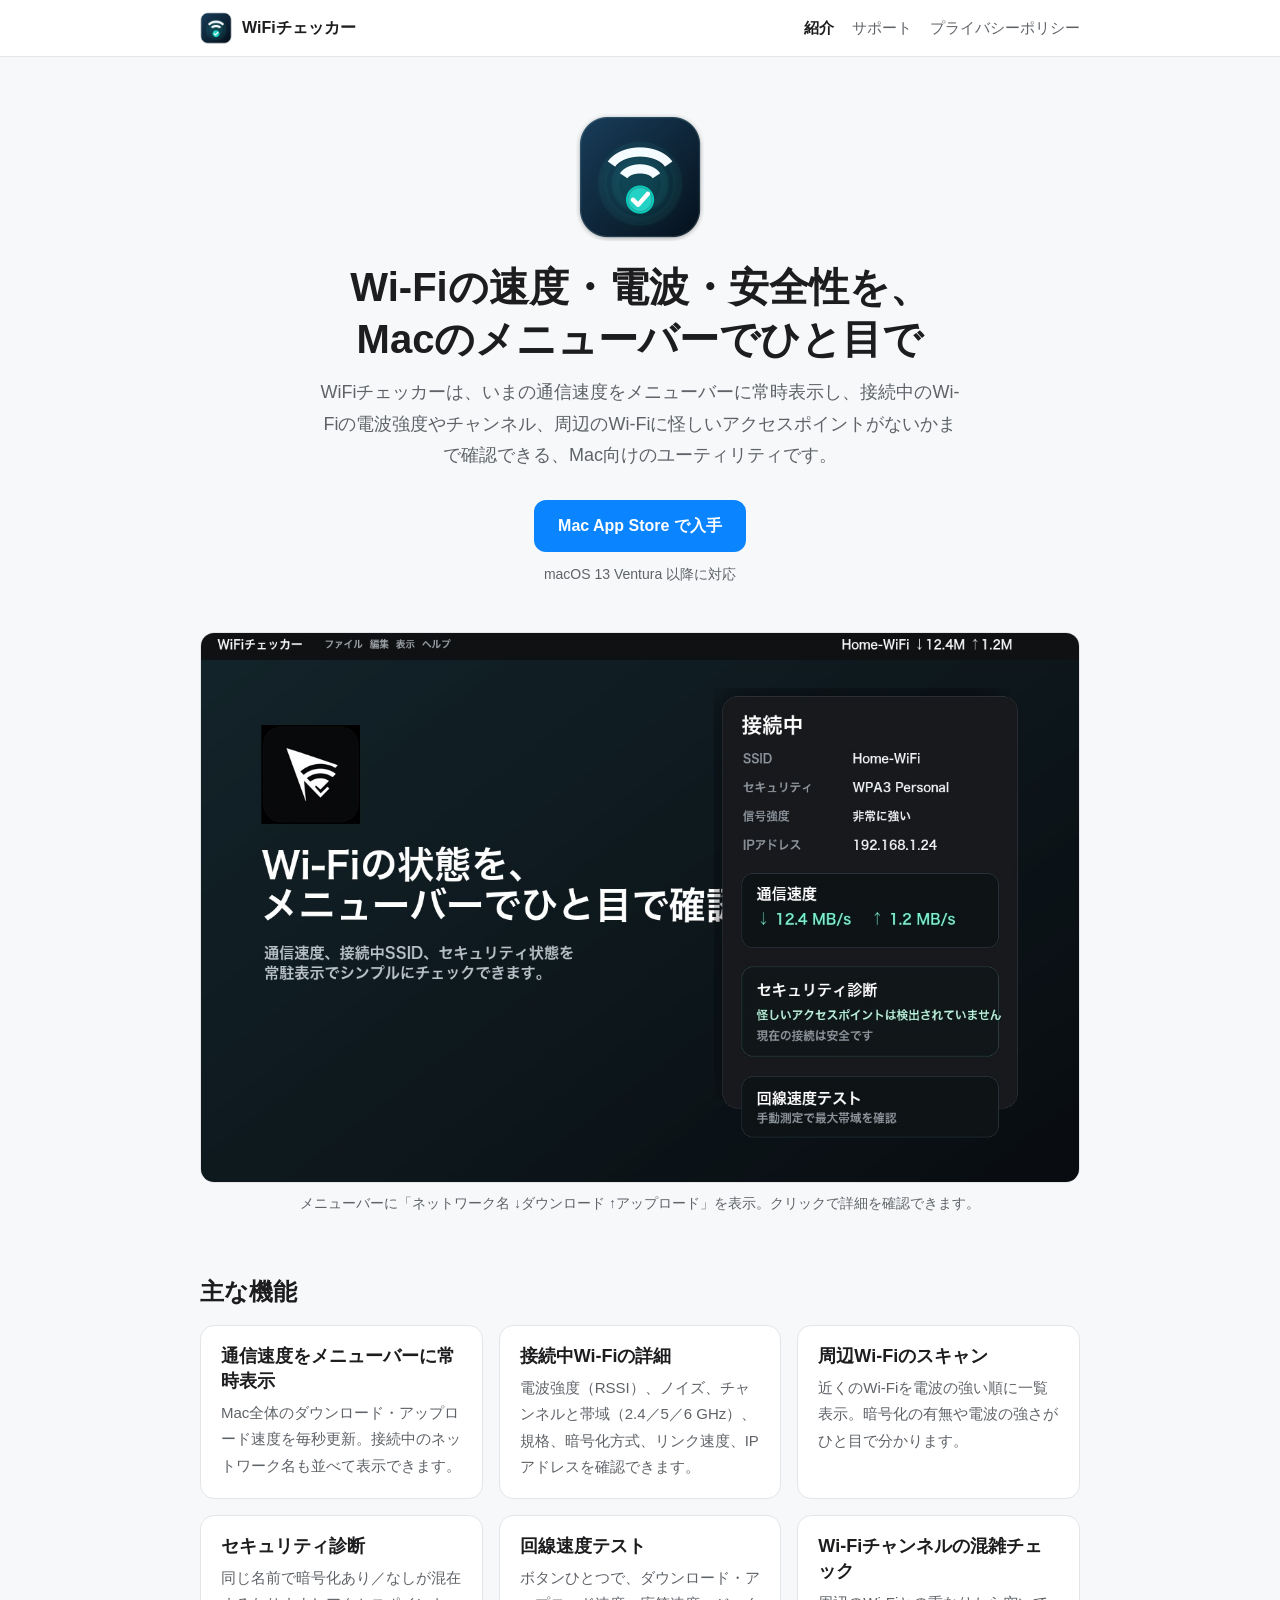
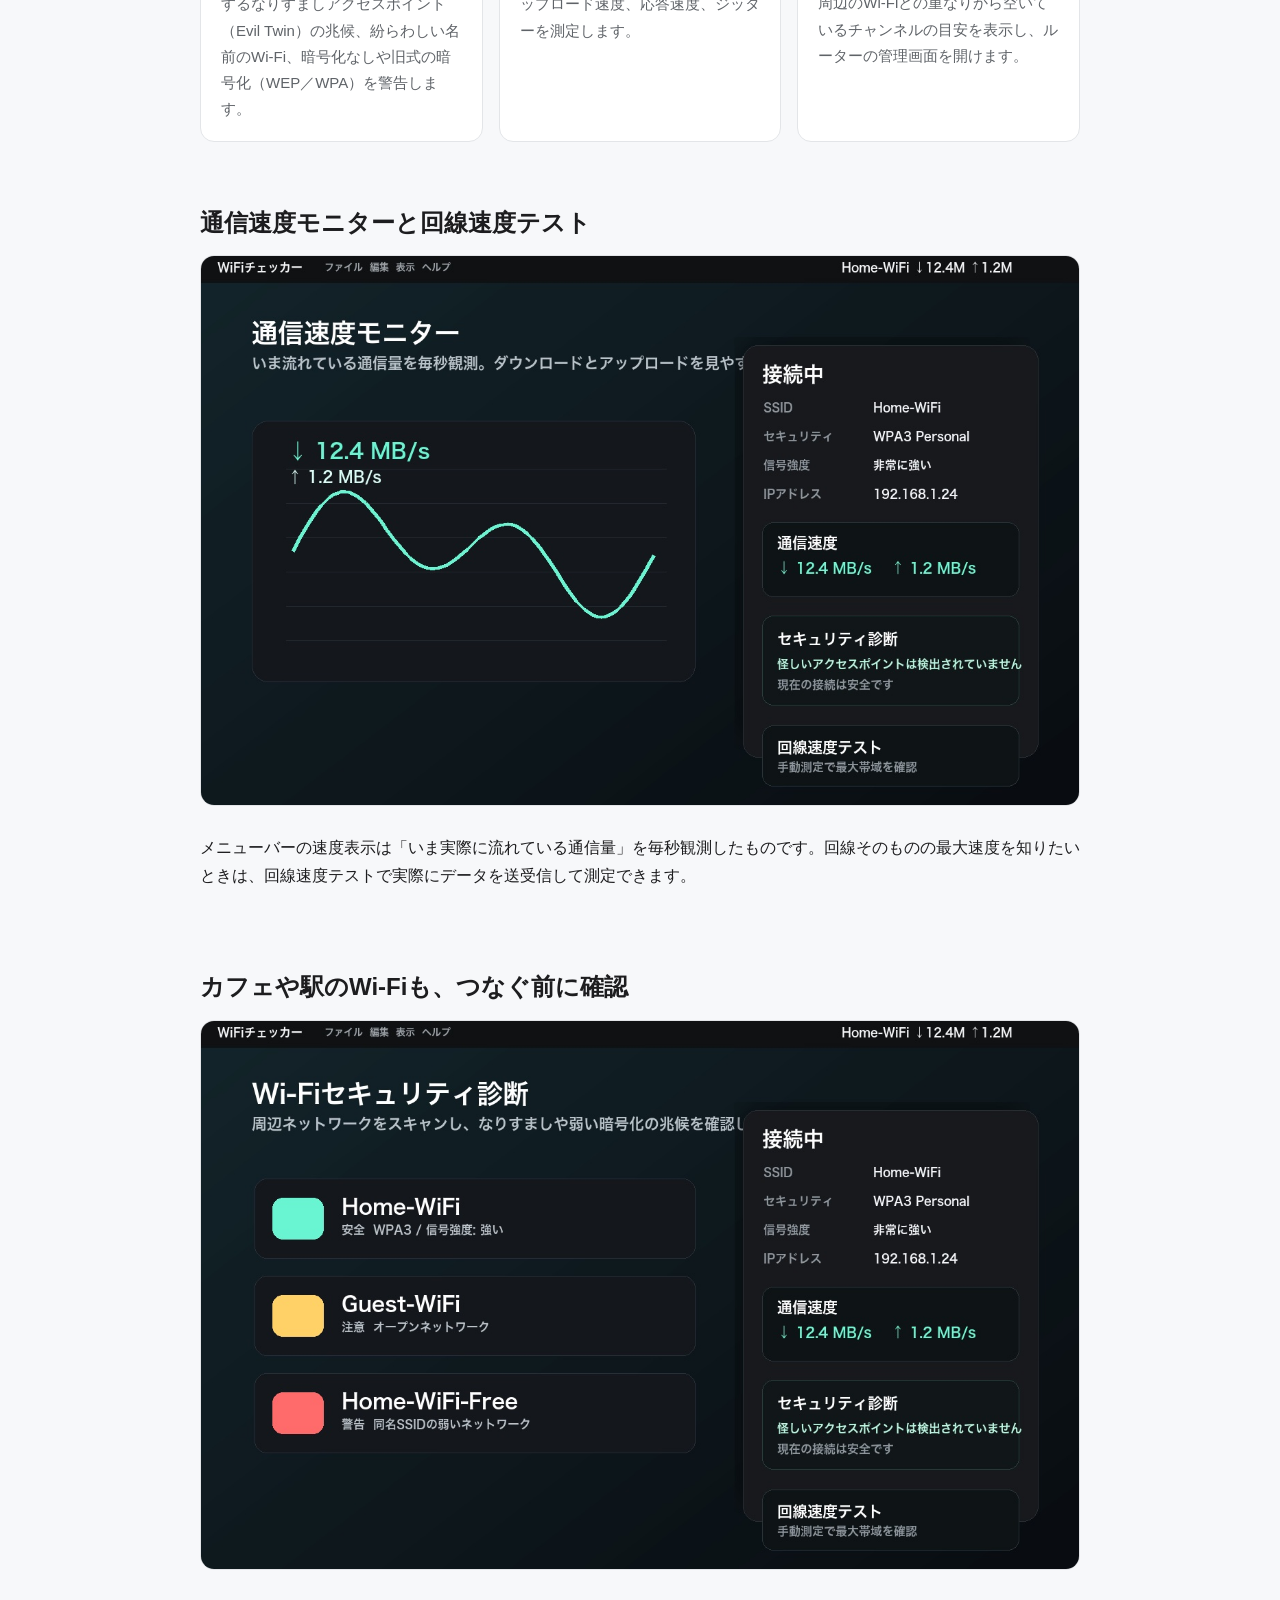
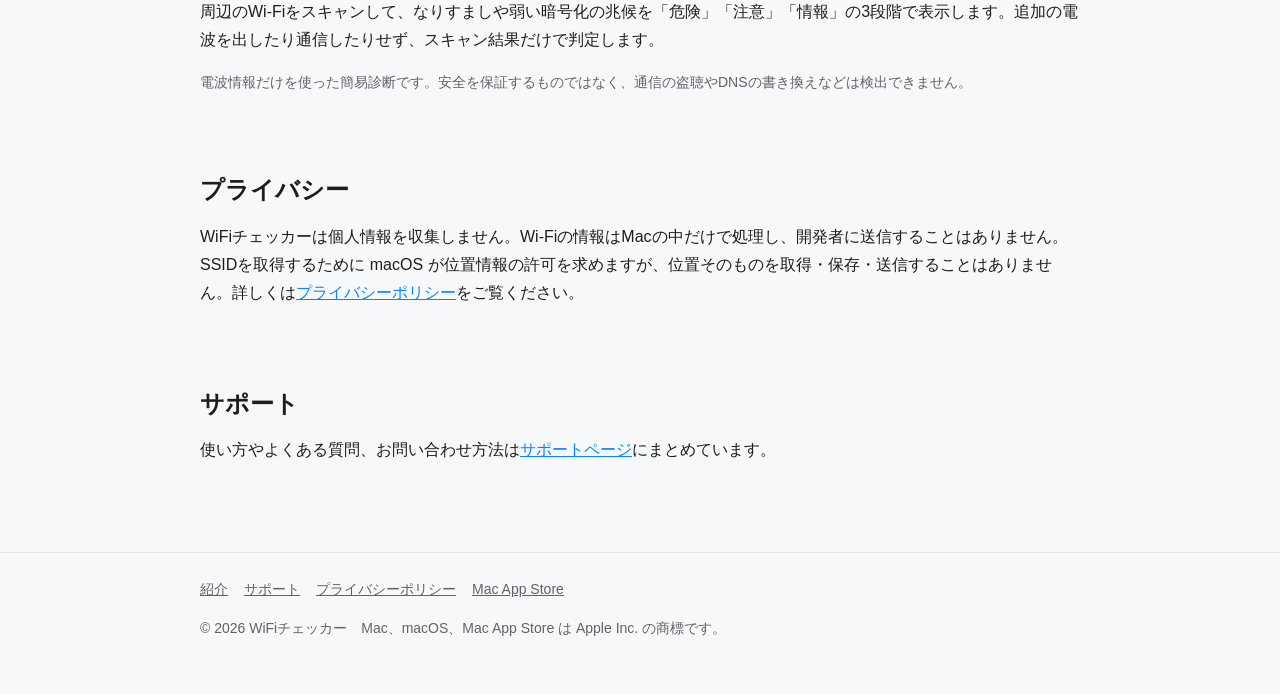
==== index.html @ 391fd977 "Add WiFiチェッカー support site (intro, support FAQ, privacy policy) Co-Authored-By: Claude Opus 5.5 <nor" ====
<!doctype html>
<html lang="ja">
<head>
  <meta charset="utf-8">
  <meta name="viewport" content="width=device-width, initial-scale=1">
  <title>WiFiチェッカー｜Macのメニューバーで Wi-Fi の速度・電波・安全性をチェック</title>
  <meta name="description" content="WiFiチェッカーは、Macのメニューバーに通信速度を常時表示し、接続中Wi-Fiの電波強度・チャンネル・暗号化方式、周辺Wi-Fiの安全性（なりすましアクセスポイントの兆候）、回線速度テストまで確認できる macOS 向けユーティリティです。">
  <link rel="canonical" href="https://cyoro01-wq.github.io/wifichecker-support/">
  <link rel="icon" type="image/png" sizes="32x32" href="images/favicon-32.png">
  <link rel="apple-touch-icon" href="images/apple-touch-icon.png">
  <link rel="stylesheet" href="style.css">

  <meta property="og:type" content="website">
  <meta property="og:site_name" content="WiFiチェッカー">
  <meta property="og:locale" content="ja_JP">
  <meta property="og:title" content="WiFiチェッカー｜Macのメニューバーで Wi-Fi の速度・電波・安全性をチェック">
  <meta property="og:description" content="通信速度の常時表示、Wi-Fiの電波強度とチャンネル、なりすましアクセスポイントの簡易診断、回線速度テスト。Mac用メニューバーユーティリティ。">
  <meta property="og:url" content="https://cyoro01-wq.github.io/wifichecker-support/">
  <meta property="og:image" content="https://cyoro01-wq.github.io/wifichecker-support/images/01_menubar_overview.jpg">
  <meta property="og:image:width" content="1280">
  <meta property="og:image:height" content="800">
  <meta name="twitter:card" content="summary_large_image">
  <meta name="apple-itunes-app" content="app-id=6797778849">

  <script type="application/ld+json">
  {
    "@context": "https://schema.org",
    "@type": "SoftwareApplication",
    "name": "WiFiチェッカー",
    "alternateName": "WiFi Checker",
    "description": "Macのメニューバーに通信速度を常時表示し、接続中Wi-Fiの電波強度・チャンネル・暗号化方式、周辺Wi-Fiの安全性、回線速度を確認できる macOS 向けユーティリティ。",
    "operatingSystem": "macOS 13.0 以降",
    "applicationCategory": "UtilitiesApplication",
    "inLanguage": "ja",
    "url": "https://cyoro01-wq.github.io/wifichecker-support/",
    "downloadUrl": "https://apps.apple.com/jp/app/id6797778849",
    "image": "https://cyoro01-wq.github.io/wifichecker-support/images/icon-512.png",
    "screenshot": [
      "https://cyoro01-wq.github.io/wifichecker-support/images/01_menubar_overview.jpg",
      "https://cyoro01-wq.github.io/wifichecker-support/images/02_speed_monitor.jpg",
      "https://cyoro01-wq.github.io/wifichecker-support/images/03_security_scan.jpg"
    ]
  }
  </script>
</head>
<body>
  <header class="site-header">
    <div class="wrap">
      <a class="brand" href="./"><img src="images/apple-touch-icon.png" alt="" width="32" height="32">WiFiチェッカー</a>
      <nav class="site-nav" aria-label="サイト内">
        <a href="./" aria-current="page">紹介</a>
        <a href="support.html">サポート</a>
        <a href="privacy.html">プライバシーポリシー</a>
      </nav>
    </div>
  </header>

  <main>
    <div class="wrap">
      <section class="hero">
        <img class="app-icon" src="images/icon-512.png" alt="WiFiチェッカーのアプリアイコン" width="128" height="128">
        <h1>Wi-Fiの速度・電波・安全性を、<br>Macのメニューバーでひと目で</h1>
        <p class="lead">WiFiチェッカーは、いまの通信速度をメニューバーに常時表示し、接続中のWi-Fiの電波強度やチャンネル、周辺のWi-Fiに怪しいアクセスポイントがないかまで確認できる、Mac向けのユーティリティです。</p>
        <a class="button" href="https://apps.apple.com/jp/app/id6797778849">Mac App Store で入手</a>
        <p class="note">macOS 13 Ventura 以降に対応</p>
      </section>

      <figure>
        <img class="screenshot" src="images/01_menubar_overview.jpg" alt="メニューバーに接続中のWi-Fi名と通信速度、ドロップダウンに接続情報・通信速度・セキュリティ診断が表示されている画面" width="1280" height="800" loading="lazy">
        <figcaption>メニューバーに「ネットワーク名 ↓ダウンロード ↑アップロード」を表示。クリックで詳細を確認できます。</figcaption>
      </figure>

      <section aria-labelledby="features">
        <h2 id="features">主な機能</h2>
        <ul class="features">
          <li class="card">
            <h3>通信速度をメニューバーに常時表示</h3>
            <p>Mac全体のダウンロード・アップロード速度を毎秒更新。接続中のネットワーク名も並べて表示できます。</p>
          </li>
          <li class="card">
            <h3>接続中Wi-Fiの詳細</h3>
            <p>電波強度（RSSI）、ノイズ、チャンネルと帯域（2.4／5／6 GHz）、規格、暗号化方式、リンク速度、IPアドレスを確認できます。</p>
          </li>
          <li class="card">
            <h3>周辺Wi-Fiのスキャン</h3>
            <p>近くのWi-Fiを電波の強い順に一覧表示。暗号化の有無や電波の強さがひと目で分かります。</p>
          </li>
          <li class="card">
            <h3>セキュリティ診断</h3>
            <p>同じ名前で暗号化あり／なしが混在するなりすましアクセスポイント（Evil Twin）の兆候、紛らわしい名前のWi-Fi、暗号化なしや旧式の暗号化（WEP／WPA）を警告します。</p>
          </li>
          <li class="card">
            <h3>回線速度テスト</h3>
            <p>ボタンひとつで、ダウンロード・アップロード速度、応答速度、ジッターを測定します。</p>
          </li>
          <li class="card">
            <h3>Wi-Fiチャンネルの混雑チェック</h3>
            <p>周辺のWi-Fiとの重なりから空いているチャンネルの目安を表示し、ルーターの管理画面を開けます。</p>
          </li>
        </ul>
      </section>

      <section aria-labelledby="speed">
        <h2 id="speed">通信速度モニターと回線速度テスト</h2>
        <figure>
          <img class="screenshot" src="images/02_speed_monitor.jpg" alt="通信速度モニターの画面。ダウンロード12.4 MB/s、アップロード1.2 MB/sの表示" width="1280" height="800" loading="lazy">
        </figure>
        <p>メニューバーの速度表示は「いま実際に流れている通信量」を毎秒観測したものです。回線そのものの最大速度を知りたいときは、回線速度テストで実際にデータを送受信して測定できます。</p>
      </section>

      <section aria-labelledby="security">
        <h2 id="security">カフェや駅のWi-Fiも、つなぐ前に確認</h2>
        <figure>
          <img class="screenshot" src="images/03_security_scan.jpg" alt="周辺Wi-Fiのセキュリティ診断画面。安全、注意（オープンネットワーク）、警告（同名SSIDの弱いネットワーク）の表示" width="1280" height="800" loading="lazy">
        </figure>
        <p>周辺のWi-Fiをスキャンして、なりすましや弱い暗号化の兆候を「危険」「注意」「情報」の3段階で表示します。追加の電波を出したり通信したりせず、スキャン結果だけで判定します。</p>
        <p class="note">電波情報だけを使った簡易診断です。安全を保証するものではなく、通信の盗聴やDNSの書き換えなどは検出できません。</p>
      </section>

      <section aria-labelledby="privacy-summary">
        <h2 id="privacy-summary">プライバシー</h2>
        <p>WiFiチェッカーは個人情報を収集しません。Wi-Fiの情報はMacの中だけで処理し、開発者に送信することはありません。SSIDを取得するために macOS が位置情報の許可を求めますが、位置そのものを取得・保存・送信することはありません。詳しくは<a href="privacy.html">プライバシーポリシー</a>をご覧ください。</p>
      </section>

      <section aria-labelledby="help">
        <h2 id="help">サポート</h2>
        <p>使い方やよくある質問、お問い合わせ方法は<a href="support.html">サポートページ</a>にまとめています。</p>
      </section>
    </div>
  </main>

  <footer class="site-footer">
    <div class="wrap">
      <nav aria-label="フッター">
        <a href="./">紹介</a>
        <a href="support.html">サポート</a>
        <a href="privacy.html">プライバシーポリシー</a>
        <a href="https://apps.apple.com/jp/app/id6797778849">Mac App Store</a>
      </nav>
      <p>© 2026 WiFiチェッカー　Mac、macOS、Mac App Store は Apple Inc. の商標です。</p>
    </div>
  </footer>
</body>
</html>
---- style.css ----
:root {
  --bg: #f7f8fa;
  --surface: #ffffff;
  --text: #1d1d1f;
  --muted: #5f6368;
  --border: #e3e5e8;
  --accent: #0a84ff;
  --accent-text: #ffffff;
  --code-bg: #f0f2f5;
  color-scheme: light dark;
}

@media (prefers-color-scheme: dark) {
  :root {
    --bg: #0f1214;
    --surface: #181c1f;
    --text: #f2f2f4;
    --muted: #a1a6ad;
    --border: #2a2f34;
    --accent: #3d9bff;
    --accent-text: #ffffff;
    --code-bg: #22272c;
  }
}

* { box-sizing: border-box; }

html { -webkit-text-size-adjust: 100%; }

body {
  margin: 0;
  background: var(--bg);
  color: var(--text);
  font-family: -apple-system, BlinkMacSystemFont, "Hiragino Sans", "Hiragino Kaku Gothic ProN",
    "Noto Sans JP", "Yu Gothic", sans-serif;
  line-height: 1.75;
  font-size: 16px;
}

a { color: var(--accent); }

img { max-width: 100%; height: auto; display: block; }

.wrap { max-width: 920px; margin: 0 auto; padding: 0 20px; }

/* ヘッダー */
.site-header {
  border-bottom: 1px solid var(--border);
  background: var(--surface);
}
.site-header .wrap {
  display: flex;
  align-items: center;
  justify-content: space-between;
  gap: 16px;
  padding-top: 12px;
  padding-bottom: 12px;
  flex-wrap: wrap;
}
.brand {
  display: flex;
  align-items: center;
  gap: 10px;
  color: var(--text);
  text-decoration: none;
  font-weight: 700;
}
.brand img { width: 32px; height: 32px; border-radius: 8px; }
.site-nav { display: flex; gap: 18px; flex-wrap: wrap; }
.site-nav a { color: var(--muted); text-decoration: none; font-size: 15px; }
.site-nav a[aria-current="page"] { color: var(--text); font-weight: 700; }

/* ヒーロー */
.hero { padding: 56px 0 32px; text-align: center; }
.hero .app-icon { width: 128px; height: 128px; margin: 0 auto 20px; border-radius: 28px; }
.hero h1 { font-size: clamp(28px, 5vw, 40px); line-height: 1.3; margin: 0 0 12px; }
.hero .lead { color: var(--muted); font-size: 18px; margin: 0 auto 28px; max-width: 640px; }

.button {
  display: inline-block;
  background: var(--accent);
  color: var(--accent-text);
  text-decoration: none;
  font-weight: 700;
  padding: 12px 24px;
  border-radius: 12px;
}
.button:focus-visible, a:focus-visible { outline: 3px solid var(--accent); outline-offset: 3px; }
.note { color: var(--muted); font-size: 14px; margin-top: 10px; }

/* セクション */
section { padding: 32px 0; }
h2 { font-size: 24px; margin: 0 0 16px; line-height: 1.4; }
h3 { font-size: 18px; margin: 0 0 6px; line-height: 1.4; }

.screenshot {
  border-radius: 14px;
  border: 1px solid var(--border);
  margin: 0 auto;
}
figure { margin: 0 0 28px; }
figcaption { color: var(--muted); font-size: 14px; text-align: center; margin-top: 8px; }

.features {
  display: grid;
  grid-template-columns: repeat(auto-fit, minmax(240px, 1fr));
  gap: 16px;
  padding: 0;
  list-style: none;
  margin: 0;
}
.card {
  background: var(--surface);
  border: 1px solid var(--border);
  border-radius: 14px;
  padding: 18px 20px;
}
.card p { margin: 0; color: var(--muted); font-size: 15px; }

/* FAQ */
details {
  background: var(--surface);
  border: 1px solid var(--border);
  border-radius: 12px;
  padding: 14px 18px;
  margin-bottom: 10px;
}
summary { cursor: pointer; font-weight: 700; }
details p, details ul, details ol { margin: 10px 0 0; color: var(--muted); }

/* 本文ページ（プライバシーポリシー等） */
.doc { padding: 40px 0 24px; }
.doc h1 { font-size: clamp(26px, 4vw, 34px); margin: 0 0 8px; line-height: 1.35; }
.doc .updated { color: var(--muted); margin: 0 0 28px; }
.doc h2 { margin-top: 32px; font-size: 21px; }
.doc ul { padding-left: 1.4em; }

table { border-collapse: collapse; width: 100%; font-size: 15px; }
th, td { border: 1px solid var(--border); padding: 8px 10px; text-align: left; vertical-align: top; }
th { background: var(--code-bg); }

code { background: var(--code-bg); padding: 1px 6px; border-radius: 6px; font-size: 0.92em; }

/* フッター */
.site-footer {
  border-top: 1px solid var(--border);
  margin-top: 40px;
  padding: 24px 0 40px;
  color: var(--muted);
  font-size: 14px;
}
.site-footer nav { display: flex; gap: 16px; flex-wrap: wrap; margin-bottom: 8px; }
.site-footer a { color: var(--muted); }
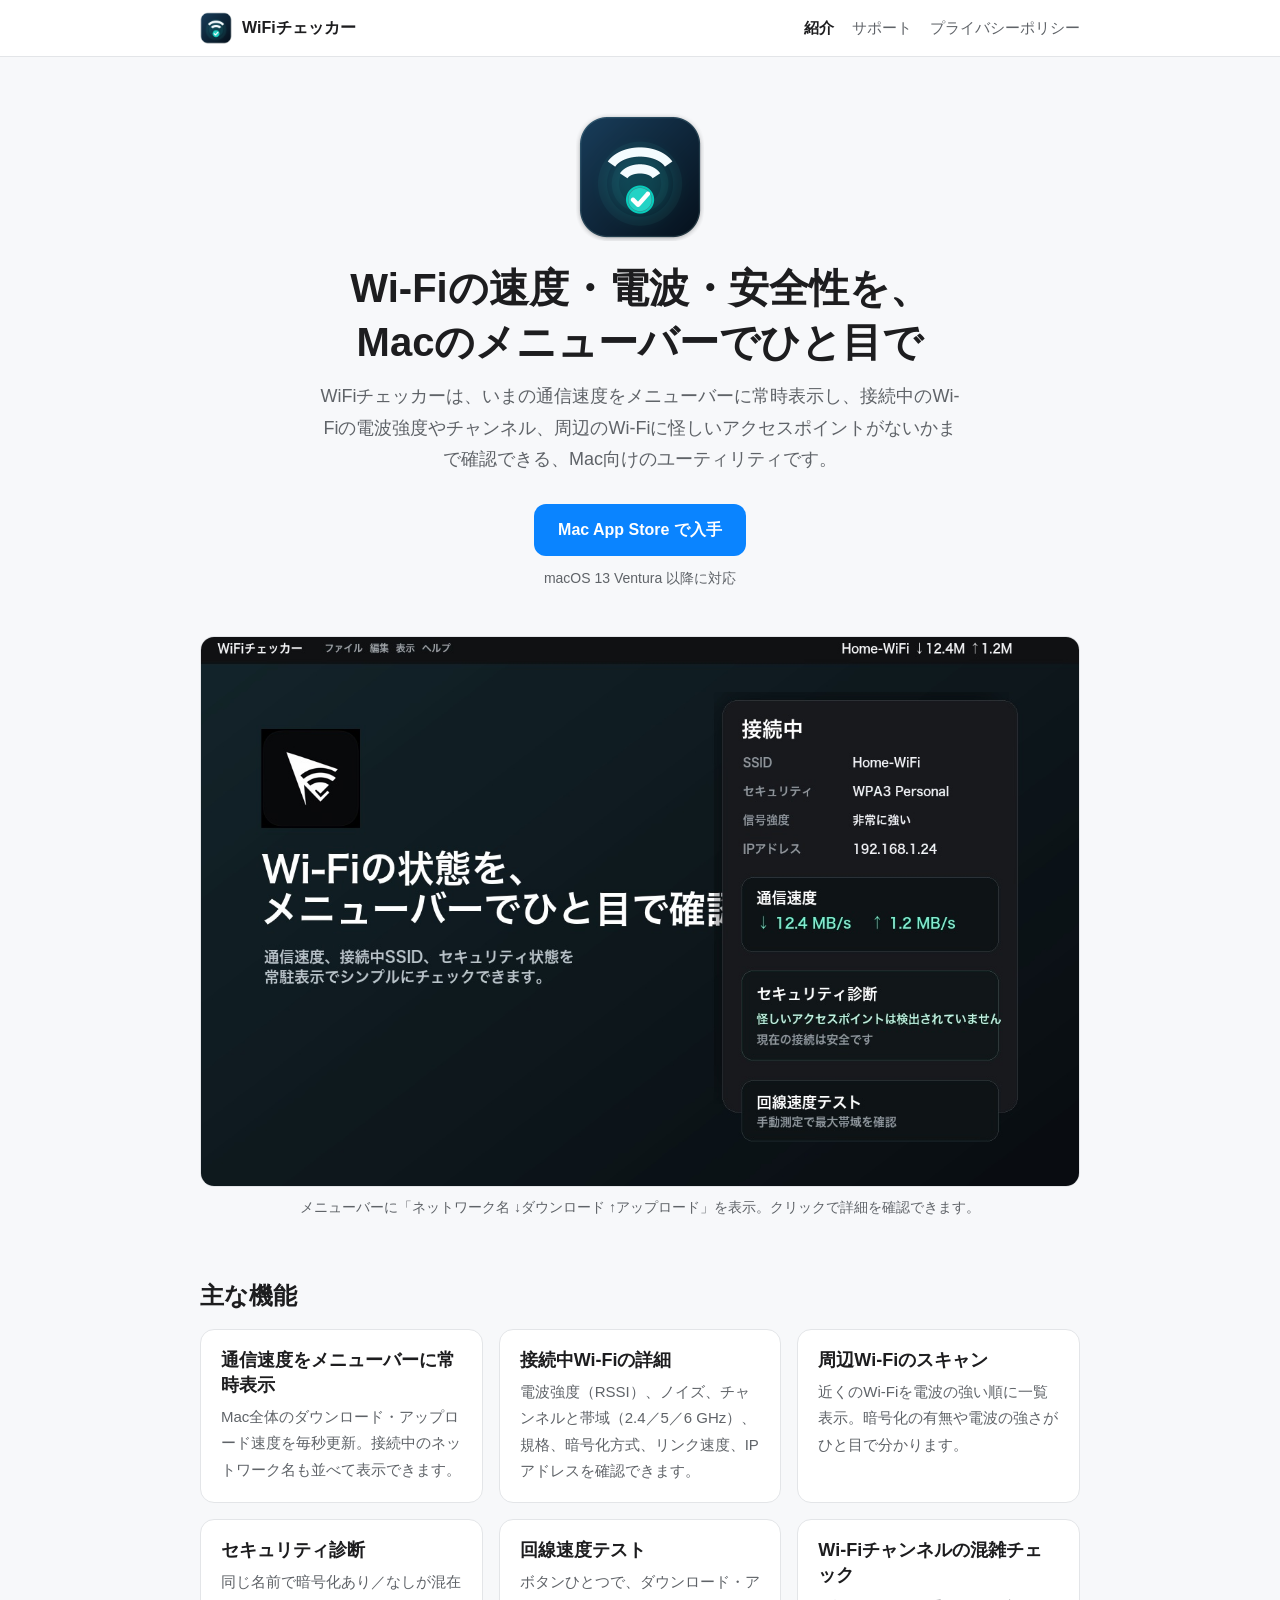
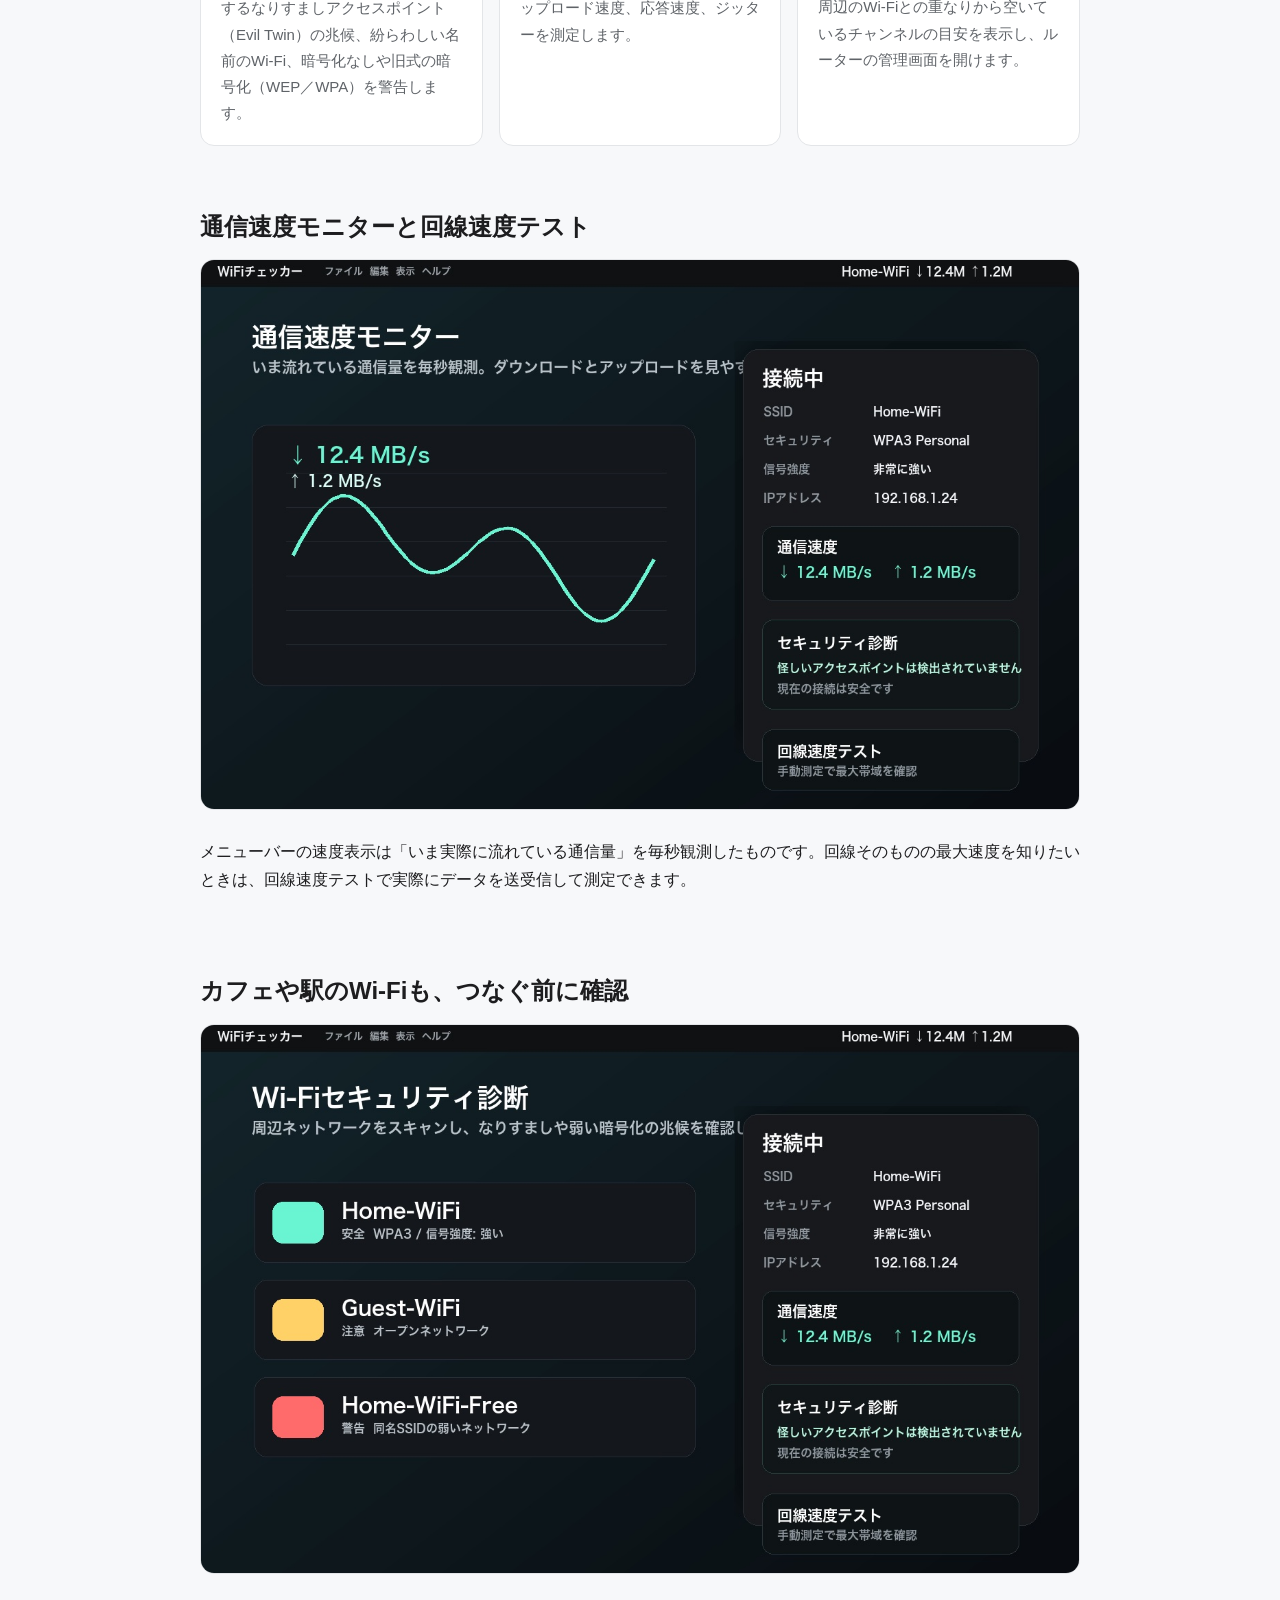
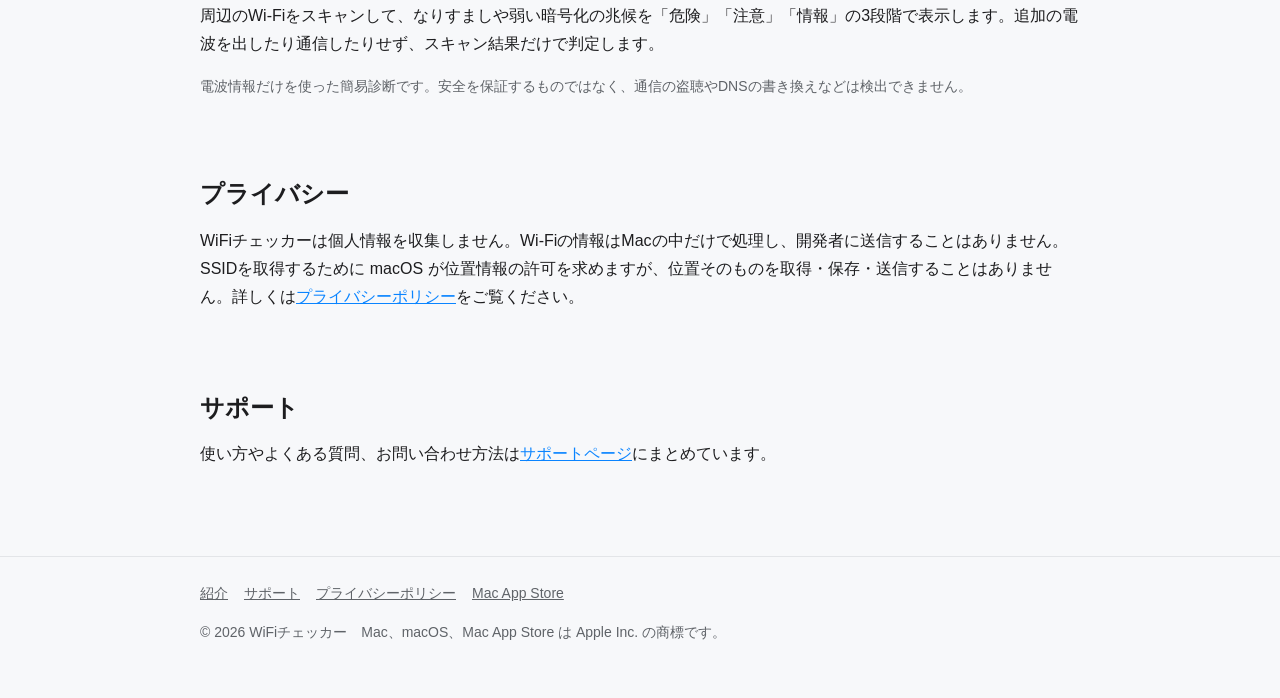
==== commit 6b81b720: "Improve heading line breaks and first image loading Co-Authored-By: Claude Opus 5.5 <noreply@anthrop" ====
--- a/index.html
+++ b/index.html
@@ -59,14 +59,14 @@
     <div class="wrap">
       <section class="hero">
         <img class="app-icon" src="images/icon-512.png" alt="WiFiチェッカーのアプリアイコン" width="128" height="128">
-        <h1>Wi-Fiの速度・電波・安全性を、<br>Macのメニューバーでひと目で</h1>
+        <h1><span class="phrase">Wi-Fiの速度・電波・安全性を、</span><span class="phrase">Macのメニューバーで</span><span class="phrase">ひと目で</span></h1>
         <p class="lead">WiFiチェッカーは、いまの通信速度をメニューバーに常時表示し、接続中のWi-Fiの電波強度やチャンネル、周辺のWi-Fiに怪しいアクセスポイントがないかまで確認できる、Mac向けのユーティリティです。</p>
         <a class="button" href="https://apps.apple.com/jp/app/id6797778849">Mac App Store で入手</a>
         <p class="note">macOS 13 Ventura 以降に対応</p>
       </section>
 
       <figure>
-        <img class="screenshot" src="images/01_menubar_overview.jpg" alt="メニューバーに接続中のWi-Fi名と通信速度、ドロップダウンに接続情報・通信速度・セキュリティ診断が表示されている画面" width="1280" height="800" loading="lazy">
+        <img class="screenshot" src="images/01_menubar_overview.jpg" alt="メニューバーに接続中のWi-Fi名と通信速度、ドロップダウンに接続情報・通信速度・セキュリティ診断が表示されている画面" width="1280" height="800" fetchpriority="high">
         <figcaption>メニューバーに「ネットワーク名 ↓ダウンロード ↑アップロード」を表示。クリックで詳細を確認できます。</figcaption>
       </figure>
 
--- a/style.css
+++ b/style.css
@@ -73,7 +73,9 @@
 /* ヒーロー */
 .hero { padding: 56px 0 32px; text-align: center; }
 .hero .app-icon { width: 128px; height: 128px; margin: 0 auto 20px; border-radius: 28px; }
-.hero h1 { font-size: clamp(28px, 5vw, 40px); line-height: 1.3; margin: 0 0 12px; }
+.hero h1 { font-size: clamp(26px, 5vw, 40px); line-height: 1.35; margin: 0 0 12px; }
+/* 日本語の見出しを語句の途中で折り返さない（「を、」だけが次行に残るのを防ぐ） */
+.phrase { display: inline-block; }
 .hero .lead { color: var(--muted); font-size: 18px; margin: 0 auto 28px; max-width: 640px; }
 
 .button {
